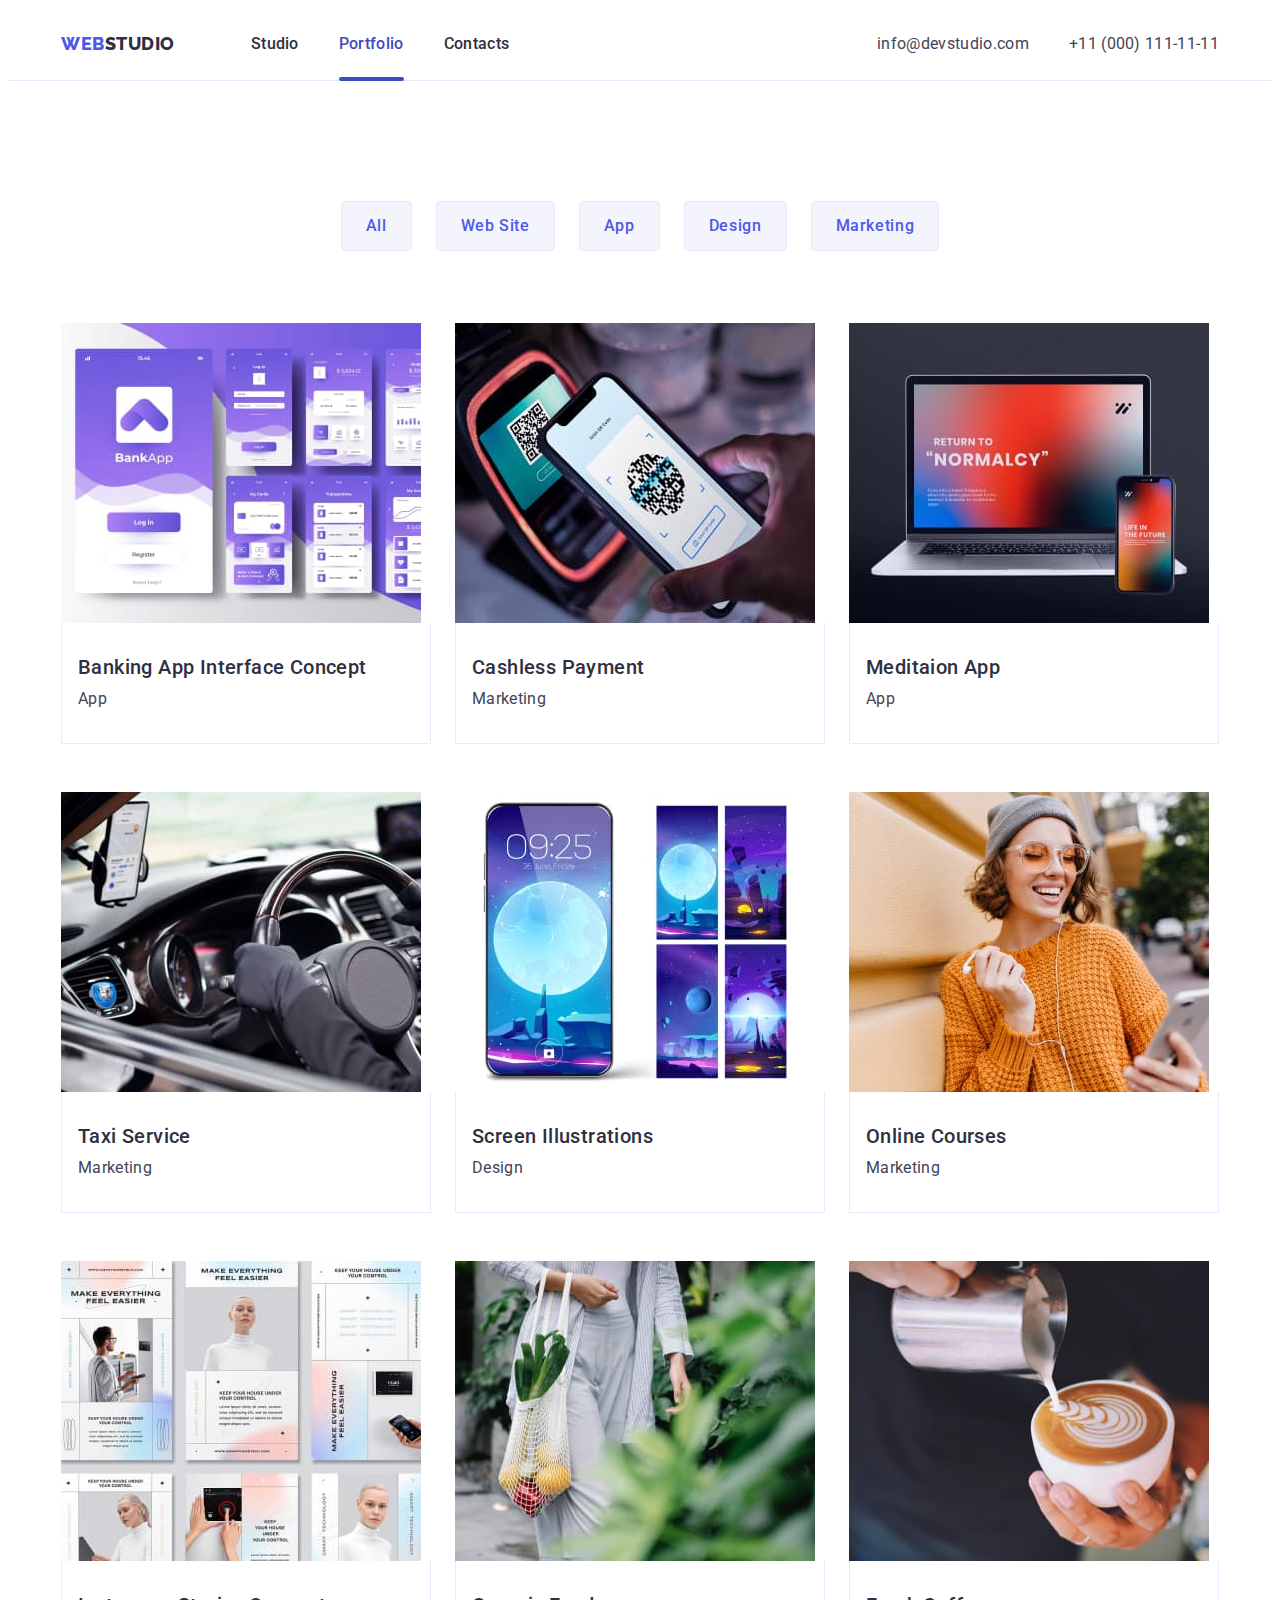
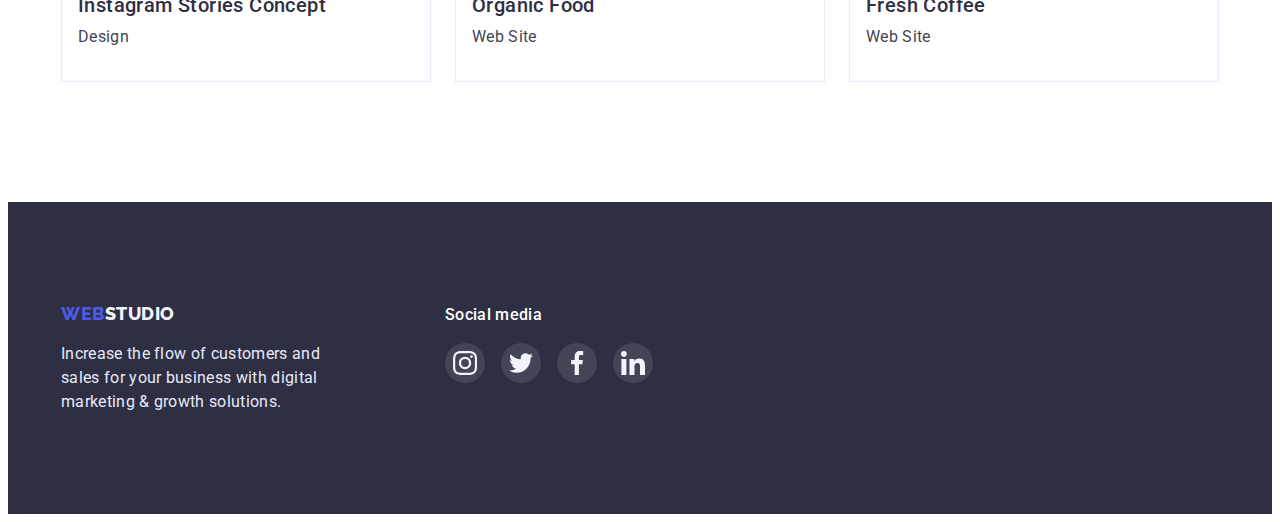
==== portfolio.html @ c37f6c5a "Initial commit" ====
<!DOCTYPE html>
<html lang="en">
<head>
    <meta charset="UTF-8">
    <meta http-equiv="X-UA-Compatible" content="IE=edge">
    <meta name="viewport" content="width=device-width, initial-scale=1.0">
    <title>WebStudio</title>
    <link rel="preconnect" href="https://fonts.googleapis.com">
    <link rel="preconnect" href="https://fonts.gstatic.com" crossorigin>
    <link href="https://fonts.googleapis.com/css2?family=Raleway:wght@800&family=Roboto:wght@400;500;700;900&display=swap" rel="stylesheet">
    <link rel="stylesheet" href="https://cdnjs.cloudflare.com/ajax/libs/modern-normalize/1.1.0/modern-normalize.min.css" integrity="sha512-wpPYUAdjBVSE4KJnH1VR1HeZfpl1ub8YT/NKx4PuQ5NmX2tKuGu6U/JRp5y+Y8XG2tV+wKQpNHVUX03MfMFn9Q==" crossorigin="anonymous" referrerpolicy="no-referrer" />
    <link rel="stylesheet" href="./css/styles.css">
</head>
<body>
    <!-- Шапка сторінки -->
   <header class="header">
     <div class="container main-container">
    <nav> 
        <a href="./index.html" class="logo logo-header">Web<span class="header-accent-logo">Studio</span></a>
        <ul  class="site-nav">
        <li class="item" ><a href="./index.html" class="header-link nav ">Studio</a></li>
        <li class="item"><a href="./portfolio.html" class="header-link nav active">Portfolio</a></li>
        <li class="item"><a href="#" class="header-link nav">Contacts</a></li>
        </ul>
    </nav>
    <address class="address">
    <ul class="contact-nav">
        <li class="item"><a href="mailto:info@devstudio.com" class="contact-link nav">info@devstudio.com</a></li>
        <li class="item"><a href="tel:+110001111111" class="contact-link nav">+11 (000) 111-11-11</a></li>
    </ul>
    </address>
    </div>
   </header>
   <!-- Основний вміст стоірнки -->
   <main>
    <section class="portfolio section">
    <div class="container elements">
    <h1 class="visually-hidden">Services</h1>
    <ul class="section-portfolio">
    <li class="item"><button type="button" class="btn">All</button></li>
    <li class="item"><button type="button" class="btn">Web Site</button></li>
    <li class="item"><button type="button" class="btn">App</button></li>
    <li class="item"><button type="button" class="btn">Design</button></li>
    <li class="item"><button type="button" class="btn">Marketing</button></li>
    </ul>
    <ul class="section-cards">
        <li class="item item-interactive">
            <a href="" class="cards-interactive">
            <div class="section-top-wrap">
            <img src="./images/services-1.jpg" alt="Banking App Interface Concept" width="360" height="300">
            <p class="section-top-text">14 Stylish and User-Friendly App Design Concepts · Task Manager App · Calorie Tracker App · Exotic Fruit Ecommerce App · Cloud Storage App</p>
            </div>
            <div class="section-content">  
            <h2 class="section-subtitle">Banking App Interface Concept</h2>
            <p class="description">App</p>
            </div>
            </a>
        </li>
        <li class="item item-interactive">
            <a href="" class="cards-interactive">
            <div class="section-top-wrap">
            <img src="./images/services-2.jpg" alt="Cashless Payment" width="360" height="300">
             <p class="section-top-text">14 Stylish and User-Friendly App Design Concepts · Task Manager App · Calorie Tracker App · Exotic Fruit Ecommerce App · Cloud Storage App</p>
             </div>
            <div class="section-content">  
            <h2 class="section-subtitle">Cashless Payment</h2>
            <p class="description">Marketing</p>
            </div>
            </a>
        </li>
        <li class="item item-interactive">
            <a href="" class="cards-interactive">
            <div class="section-top-wrap">
            <img src="./images/services-3.jpg" alt="Meditaion Ap" width="360" height="300">
            <p class="section-top-text">14 Stylish and User-Friendly App Design Concepts · Task Manager App · Calorie Tracker App · Exotic Fruit Ecommerce App · Cloud Storage App</p>
            </div>
            <div class="section-content">  
            <h2 class="section-subtitle">Meditaion App</h2>
            <p class="description">App</p>
            </div>
            </a>
        </li>
        <li class="item item-interactive">
            <a href="" class="cards-interactive">
            <div class="section-top-wrap">
            <img src="./images/services-4.jpg" alt="Taxi Service" width="360" height="300">
            <p class="section-top-text">14 Stylish and User-Friendly App Design Concepts · Task Manager App · Calorie Tracker App · Exotic Fruit Ecommerce App · Cloud Storage App</p>
            </div>
            <div class="section-content">  
            <h2 class="section-subtitle">Taxi Service</h2>
            <p class="description">Marketing</p>
            </div>
            </a>
        </li>
        <li class="item item-interactive">
             <a href="" class="cards-interactive">
            <div class="section-top-wrap">
            <img src="./images/services-5.jpg" alt="Screen Illustrations" width="360" height="300">
            <p class="section-top-text">14 Stylish and User-Friendly App Design Concepts · Task Manager App · Calorie Tracker App · Exotic Fruit Ecommerce App · Cloud Storage App</p>
            </div>
            <div class="section-content">  
            <h2 class="section-subtitle">Screen Illustrations</h2>
            <p class="description">Design</p>
            </div>
            </a>
        </li>
        <li class="item item-interactive">
            <a href="" class="cards-interactive">
            <div class="section-top-wrap">
            <img src="./images/services-6.jpg" alt="Online Courses" width="360" height="300">
            <p class="section-top-text">14 Stylish and User-Friendly App Design Concepts · Task Manager App · Calorie Tracker App · Exotic Fruit Ecommerce App · Cloud Storage App</p>
            </div>
            <div class="section-content">  
            <h2 class="section-subtitle">Online Courses</h2>
            <p class="description">Marketing</p>
            </div>
            </a>
        </li>
        <li class="item item-interactive">
             <a href="" class="cards-interactive">
            <div class="section-top-wrap">
            <img src="./images/services-7.jpg" alt="Instagram Stories Concept" width="360" height="300">
            <p class="section-top-text">14 Stylish and User-Friendly App Design Concepts · Task Manager App · Calorie Tracker App · Exotic Fruit Ecommerce App · Cloud Storage App</p>
            </div>
            <div class="section-content">  
            <h2 class="section-subtitle">Instagram Stories Concept</h2>
            <p class="description">Design</p>
            </div>
             </a>
        </li>
        <li class="item item-interactive">
             <a href="" class="cards-interactive">
            <div class="section-top-wrap">
            <img src="./images/services-8.jpg" alt="Organic Food" width="360" height="300">
             <p class="section-top-text">14 Stylish and User-Friendly App Design Concepts · Task Manager App · Calorie Tracker App · Exotic Fruit Ecommerce App · Cloud Storage App</p>
            </div>
            <div class="section-content">  
            <h2 class="section-subtitle">Organic Food</h2>
            <p class="description">Web Site</p>
            </div>
            </a>
        </li>
        <li class="item item-interactive">
             <a href="" class="cards-interactive">
            <div class="section-top-wrap">
            <img src="./images/services-9.jpg" alt="Fresh Coffee" width="360" height="300">
            <p class="section-top-text">14 Stylish and User-Friendly App Design Concepts · Task Manager App · Calorie Tracker App · Exotic Fruit Ecommerce App · Cloud Storage App</p>
            </div>
            <div class="section-content">  
            <h2 class="section-subtitle">Fresh Coffee</h2>
            <p class="description">Web Site</p>
            </div>
            </a>
        </li>
    </ul>
    </div></section>
   
    
    </div>
   </main>
   <!-- Підвал сторінки -->
   <footer class="footer-section">
   <div class="container footer-flex">
       <div class="footer-desc">
    <a href="./index.html" class="logo footer-logo">Web<span class="footer-accent-logo">Studio</span></a>
    <p class="footer-quote">
        Increase the flow of customers and sales for your business with digital
        marketing & growth solutions.
    </p>
  </div>
    <div class="footer-soc-div">
        <h3 class="footer-soc">Social media</h3>
      <ul class="footer-soc-list item">

        <li class="footer-soc-item ">
        <a href="" class="footer-icons">
            <svg width="24" height="24">
                <use href="./images/icons.svg#icon-instagram"></use>
            </svg>
        </a>
        </li>

         <li class="footer-soc-item ">
        <a href="" class="footer-icons">
            <svg width="24" height="24">
                <use href="./images/icons.svg#icon-twitter"></use>
            </svg>
        </a>
        </li>

         <li class="footer-soc-item ">
        <a href=""class="footer-icons">
            <svg width="24" height="24">
                <use href="./images/icons.svg#icon-facebook"></use>
            </svg>
        </a>
        </li>

         <li class="footer-soc-item ">
        <a href="" class="footer-icons">
            <svg width="24" height="24">
                <use href="./images/icons.svg#icon-linkedin"></use>
            </svg>
        </a>
        </li>


      </ul>
    </div>
    
    </div>
   </footer>
</body>
</html>
---- css/styles.css ----
:root {
  --main-text-color: #2e2f42;
  --secondary-text-color: #434455;
  --light-color: #ffffff;
  --footer-color: #e7e9fc;
  --accent-color: #4d5ae5;
  --hero-background-color: #2e2f42;
  --section-color: #f4f4fd;
  --card-set-gap: 24px;
  --active-color:#404BBF;
  --gradient:linear-gradient(rgba(46, 47, 66, 0.7),rgba(46, 47, 66, 0.7));
}

body {
  font-family: "Roboto", sans-serif;
  background-color: var(--light-color);
  font-size: 16px;
  color: var(--main-text-color);
}

ul{
  margin: 0;
  padding-left: 0;
}

.item {
  list-style: none;
}

.advantages-icon{
 
  display: flex;
  justify-content: center;
  align-items: center;
  width: 264px;
  height: 112px;
  background: #F4F4FD;
  margin-bottom: 8px;
  border-radius: 4px;
}

h1,h2,h3,h4,h5,h6,p{
  margin: 0;
}

img{
  display: block;
}

.visually-hidden {
  position: absolute;
  white-space: nowrap;
  width: 1px;
  height: 1px;
  overflow: hidden;
  border: 0;
  padding: 0;
  clip: rect(0 0 0 0);
  clip-path: inset(50%);
  margin: -1px;
}

.container{
  width: 1158px;
  padding-left: 15px;
  padding-right: 15px;
  margin-left: auto;
  margin-right: auto;
}


.main-container{
  display: flex;
  align-items: center;
}

.header{
   border-bottom: 1px solid #E7E9FC;
}


nav{
  display: flex;
  text-align: center;
 

   
}

.logo {
  display: inline-block;

  font-family: "Raleway", sans-serif;
  color: var(--accent-color);
  font-weight: 800;
  font-size: 18px;
  line-height: 1.33;
  letter-spacing: 0.03em;
  text-transform: uppercase;
  text-decoration: none;
 
  
}

.logo-header{
   padding-top: 24px;
  padding-bottom: 24px;
}

.site-nav{
  display: flex;
  margin-left: 40px;
}

.site-nav .item:not(:last-child){
  margin-right: 40px;
}

.site-nav{
  margin-left: 76px;
}


.site-nav .header-link{
  display: block;
  padding-top: 24px;
  padding-bottom: 24px;
  font-weight: 500;
  line-height: 1.5;
  letter-spacing: 0.02em;
  color: var(--main-text-color);
  text-decoration: none;  
  position: relative;
   transition-property: color;
 transition-duration: 250ms;
  transition-timing-function: cubic-bezier(0.4, 0, 0.2, 1);

}

.header-link.active {
color: #404BBF;
}


.active::after{
  content:"";
  display: block;
  position: absolute;
  left: 0;
  bottom:-1px;
  width: 100%;
  background: #404BBF;
  border-radius: 2px;
  height: 4px;
}



.contact-nav{
  display: flex;
}

.contact-link{
  padding-top: 24px;
  padding-bottom: 24px;  
}

.contact-nav .item:not(:last-child)   {
  margin-right: 40px;
}

.address{
  font-style: normal;
  margin-left: auto;
}

.header-accent-logo {
  color: var(--main-text-color);
}

.nav:hover,
.nav:focus {
  color: #4d5ae5;
  

}

.section{
  padding-top: 120px;
  padding-bottom: 120px;
}

.section-no-padding{
  padding-top: 0px;
  
}

.contact-link {
  line-height: 1.5;
  letter-spacing: 0.02em;
  color: var(--secondary-text-color);
  text-decoration: none;
  display: inline-block;
  transition-property: color;
  transition-duration: 250ms;
  transition-timing-function: cubic-bezier(0.4, 0, 0.2, 1);

}


.hero-section  {
  background-color: var(--hero-background-color);
  background-image: var(--gradient),url(../images/hero-bg.jpg);
  background-repeat: no-repeat;
  background-position: center;
  background-size: cover;
  text-align: center;
  padding-top: 188px;
  padding-bottom: 188px;
  max-width: 1440px;
  margin: 0 auto;
}


.hero-title {
  font-weight: 700;
  font-size: 56px;
  max-width: 496px;
  color: var(--light-color);
  line-height: 1.07;
  margin: 0 auto;
  letter-spacing: 0.02em;
  margin-bottom: 48px;
 
}

.hero-button {
  font-family: "Roboto", sans-serif;
  font-weight: 500;
  font-size: 16px;
  line-height: 1.5;
  letter-spacing: 0.04em;
  color: var(--light-color);
  background-color: var(--accent-color);
  border: none;
  border-radius: 4px;
  cursor: pointer;
  padding: 16px 32px;
  box-shadow: 0px 4px 4px rgba(0, 0, 0, 0.15);
  transition-property:background-color;
  transition-duration: 250ms;
  transition-timing-function: cubic-bezier(0.4, 0, 0.2, 1);
 
  
}
.hero-button:hover {
  background-color:var(--active-color);

}
.hero-button:focus {
  background-color: var(--active-color);
}
.hero-button:active {
  background-color: var(--active-color);
}



.section-title {
  font-size: 36px;
  line-height: 1.11;
  text-align: center;
  letter-spacing: 0.02em;
  text-transform: capitalize;
  margin-bottom: 72px;

}

.section-content{
 padding-left: 16px;
 padding-top: 32px;
 padding-bottom: 32px;
 border-bottom: 1px solid #E7E9FC;
 border-left: 1px solid #E7E9FC;
 border-right: 1px solid #E7E9FC;
 

}

.center{
 padding-top: 32px;
 padding-bottom: 32px;
 text-align: center;
}


.section-wrap{
  display: flex;
  gap: 24px;
}
.section-wrap > .item{
  width: calc((100%-72px)/4);
}

.sections-items{
  display: flex;
  gap: 24px;
}
.section-items{
  width: calc((100%-48px)/3);
}

.description {
  line-height: 1.5;
  letter-spacing: 0.02em;
  color: var(--secondary-text-color);
 
}


.section-team {
  background-color: var(--section-color);
  
}

.cards {
  background-color: var(--light-color);
  box-shadow: 0px 1px 6px rgba(46, 47, 66, 0.08), 0px 1px 1px rgba(46, 47, 66, 0.16), 0px 2px 1px rgba(46, 47, 66, 0.08);
  border-radius: 0px 0px 4px 4px;

}

.section-subtitle {
  font-weight: 500;
  font-size: 20px;
  line-height: 1.2;
  letter-spacing: 0.02em;
  margin-bottom: 8px;
 
}

.section-desc{
  margin-bottom: 8px;
}

/* Footer */
.footer-section {
  background-color: var(--hero-background-color);
  padding-top: 100px;
  padding-bottom: 100px;
}

.footer-quote {
  color: var(--footer-color);
  line-height: 1.5;
  letter-spacing: 0.02em;
  width: 264px;
}

.footer-accent-logo {
  color: var(--section-color);
}

.footer-logo{
  margin-bottom: 16px;
}

.footer-soc{
font-weight: 500;
font-size: 16px;
line-height: 1.5;
letter-spacing: 0.02em;
color: #FFFFFF;
margin-bottom: 16px;

}

.footer-soc-list{
  display: flex;
  gap: 16px;
}

.footer-soc-item{
  width: 40px;
  height: 40px;

}

.footer-icons{
  width: 100%;
  height: 100%;
  display: flex;
  justify-content: center;
  align-items: center;
  background: rgba(255, 255, 255, 0.1);
  border-radius: 50%;
  transition-property:background-color;
  transition-duration: 250ms;
  transition-timing-function: cubic-bezier(0.4, 0, 0.2, 1);

}

.footer-icons:is(:hover , :focus){
  background-color: #31D0AA;
   
}
.footer-flex{
  display: flex;
  align-items: baseline;

 
}

.footer-desc{
  margin-right: 120px;
}



/* --Portfolio-- */
.btn {
  font-family: "Roboto" , sans-serif;
  font-style: normal;
  font-weight: 500;
  font-size: 16px;
  line-height: 1.5;
  letter-spacing: 0.04em;
  color: var(--accent-color);
  background-color: var(--section-color);
  border: none;
  cursor: pointer;
  border: 1px solid #E7E9FC;
  border-radius: 4px;
  padding: 12px 24px;
  /* transition-property: background-color;
  transition-duration: 250ms;
  transition-timing-function: cubic-bezier(0.4, 0, 0.2, 1); */

transition:background-color 250ms cubic-bezier(0.4, 0, 0.2, 1),
color 250ms cubic-bezier(0.4, 0, 0.2, 1), box-shadow 250ms cubic-bezier(0.4, 0, 0.2, 1),border 250ms cubic-bezier(0.4, 0, 0.2, 1);
}

.btn:is(:hover , :focus){
background-color:var(--active-color);
color: var(--light-color);
box-shadow: 0px 3px 1px rgba(0, 0, 0, 0.1), 0px 2px 1px rgba(0, 0, 0, 0.08), 0px 2px 2px rgba(0, 0, 0, 0.12);
border: 1px solid var(--active-color);

}

.section-portfolio{
  display: flex;
  justify-content: center;
  gap: var(--card-set-gap);
  margin-bottom: 72px;
}


.section-cards{
  display: flex;
  flex-wrap: wrap;

  margin-left: -24px;
  margin-top: -24px;
  margin-bottom: -24px;
}

.section-cards > .item{
/* flex-basis: calc(100%/3-24px); */
flex-basis: calc((100% - 72px) / 3);

margin-left: var(--card-set-gap);
margin-top: var(--card-set-gap);
margin-bottom: 24px;

}

.section-top-text{
position: absolute;
top: 0;
font-weight: 400;
font-size: 16px;
line-height: 1.5;
letter-spacing: 0.02em;
color: #F4F4FD;
background-color: #4D5AE5;
padding: 40px 32px 164px 32px;
height: 100%;
transform: translateY(100%);
transition: transform 250ms cubic-bezier(0.4, 0, 0.2, 1);

}

.section-top-wrap{
 position: relative;
 overflow: hidden;
}
.cards-interactive:is(:hover,:focus) .section-top-text {
 transform: translateY(0%);
}

.cards-interactive{
  text-decoration: none;
  color: #2E2F42;
  display: block;
      transition-property:box-shadow;
    transition-duration: 250ms;
    transition-timing-function: cubic-bezier(0.4, 0, 0.2, 1);
 
}

.cards-interactive:is(:hover,:focus){
  box-shadow: 0px 1px 6px rgba(46, 47, 66, 0.08);
}



/*CLIENTS*/
.section-clients{
  padding-top: 130px;
  padding-bottom: 120px;
  
}

.clients-list{
display: flex;
gap: 24px;
}


.clients-item{
width: calc((100%-120px)/6);
height: 88px;
}

.clients-logo{
fill:var(--color1, #8e8f99);
transition-property:fill;
transition-duration: 250ms;
transition-timing-function: cubic-bezier(0.4, 0, 0.2, 1);

}

.clients-link{
width: 100%;
height: 100%;
border: 1px solid #8E8F99;
display: flex;
justify-content: center;
align-items: center;
border-radius: 4px;
transition-property:border;
transition-duration: 250ms;
transition-timing-function: cubic-bezier(0.4, 0, 0.2, 1);

}

.clients-link:is(:hover , :focus){
  border: 1px solid var(--active-color);
}
.clients-link:is(:hover , :focus) .clients-logo{
 fill:var(--active-color);
}



/*ICONS*/
.section-soc-list {
  display: flex;
  justify-content: center;
  gap: 24px;
}

.section-soc-item {
  width: 40px;
  height: 40px;
}

.section-soc-link{
  width: 100%;
  height: 100%;
  background-color: var(--accent-color);
  display: flex;
  border-radius: 50%;
  justify-content: center;
  align-items: center;
  transition-property:background-color;
  transition-duration: 250ms;
  transition-timing-function: cubic-bezier(0.4, 0, 0.2, 1);
}

.section-soc-link:is(:hover, :focus){
  background-color:var(--active-color);
}


/* MODAL */
.backdrop{
  position: fixed;
  top: 0;
  width: 100%;
  height: 100%;
  background-color: rgba(46, 47, 66, 0.4);
  transition: opacity 250ms cubic-bezier(0.4, 0, 0.2, 1),visibility 250ms cubic-bezier(0.4, 0, 0.2, 1) ;
}
.modal {
width: 408px;
min-height: 576px;
background-color: #FCFCFC;
box-shadow: 0px 1px 1px rgba(0, 0, 0, 0.14), 0px 1px 3px rgba(0, 0, 0, 0.12), 0px 2px 1px rgba(0, 0, 0, 0.2);
border-radius: 4px;
position: absolute;
top:50%;
left: 50%;
transform: translate(-50%, -50%) scaleY(1);
padding: 24px 24px;
transition: transform 200ms linear ;
}

.backdrop.is-hidden .modal{
 transform: translate(-50%, -50%) scaleY(0);
}

.modal-close {
  width: 24px;
  height: 24px;
  background: #E7E9FC;
  border: 1px solid rgba(0, 0, 0, 0.1);
  cursor: pointer;
  border-radius: 50%;
  position: absolute;
  top: 24px;
  right: 24px;
  display: flex;
  justify-content: center;
  align-items: center;
  transition:background-color 250ms cubic-bezier(0.4, 0, 0.2, 1),fill 250ms cubic-bezier(0.4, 0, 0.2, 1);

}
.is-hidden{
opacity: 0;
visibility: hidden;
pointer-events: none;
}

.modal-close:is(:hover,:focus){
  background-color: #404BBF;
}

.modal-close:hover .close-modal-icon,
.modal-close:focus .close-modal-icon
{
  fill:  #FFFFFF;
}
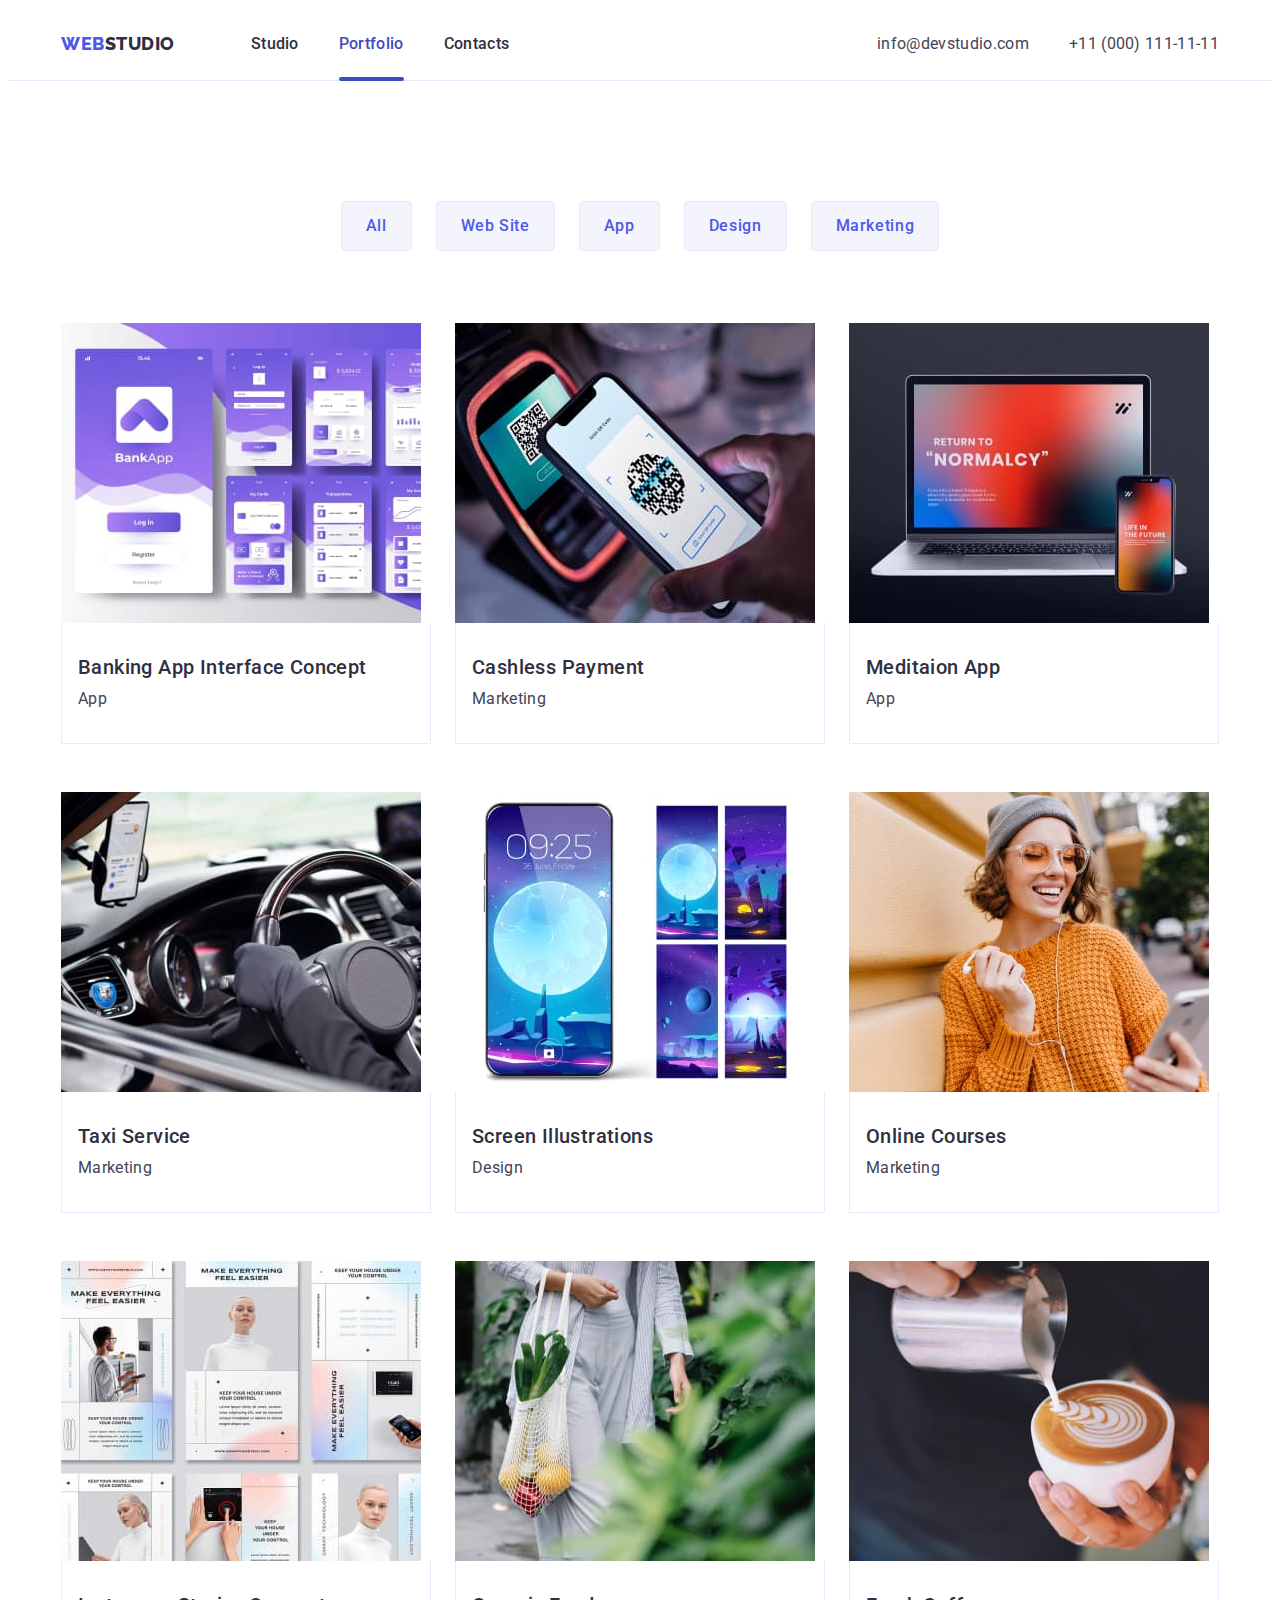
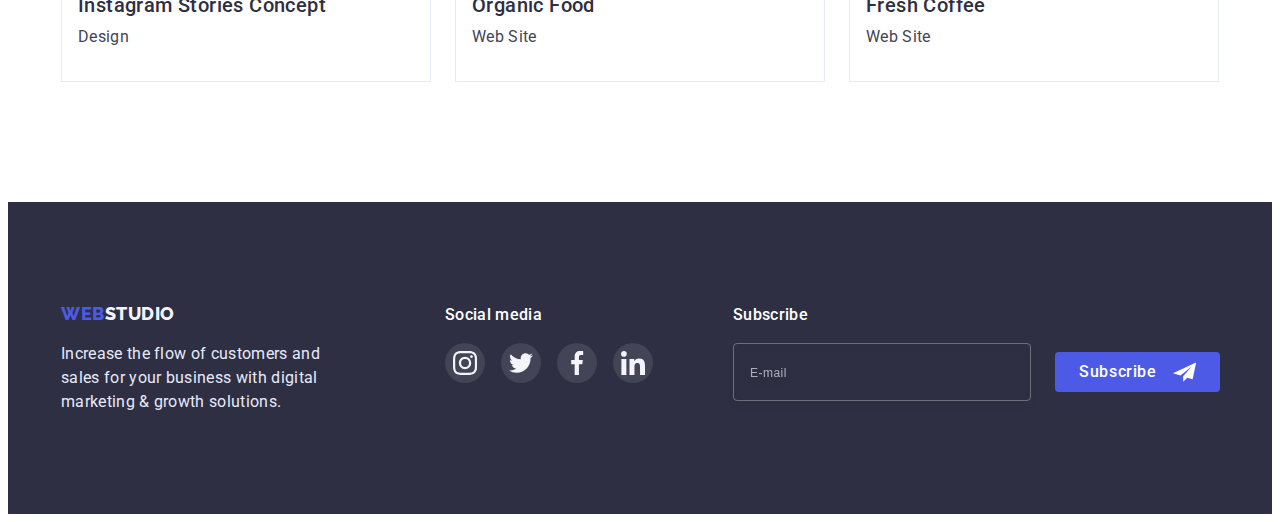
==== commit 5d11feea: "Update portfolio.html" ====
--- a/portfolio.html
+++ b/portfolio.html
@@ -8,7 +8,7 @@
     <link rel="preconnect" href="https://fonts.googleapis.com">
     <link rel="preconnect" href="https://fonts.gstatic.com" crossorigin>
     <link href="https://fonts.googleapis.com/css2?family=Raleway:wght@800&family=Roboto:wght@400;500;700;900&display=swap" rel="stylesheet">
-    <link rel="stylesheet" href="https://cdnjs.cloudflare.com/ajax/libs/modern-normalize/1.1.0/modern-normalize.min.css" integrity="sha512-wpPYUAdjBVSE4KJnH1VR1HeZfpl1ub8YT/NKx4PuQ5NmX2tKuGu6U/JRp5y+Y8XG2tV+wKQpNHVUX03MfMFn9Q==" crossorigin="anonymous" referrerpolicy="no-referrer" />
+    <link rel="stylesheet" href="https://cdnjs.cloudflare.com/ajax/libs/modern-normalize/1.1.0/modern-normalize.min.css" integrity="sha512-wpPYUAdjBVSE4KJnH1VR1HeZfpl1ub8YT/NKx4PuQ5NmX2tKuGu6U/JRp5y+Y8XG2tV+wKQpNHVUX03MfMFn9Q==" crossorigin="anonymous" referrerpolicy="no-referrer"/>
     <link rel="stylesheet" href="./css/styles.css">
 </head>
 <body>
@@ -153,10 +153,9 @@
             </a>
         </li>
     </ul>
-    </div></section>
-   
-    
-    </div>
+    </div>
+    </section>
+    <!-- </div> -->
    </main>
    <!-- Підвал сторінки -->
    <footer class="footer-section">
@@ -181,7 +180,7 @@
         </li>
 
          <li class="footer-soc-item ">
-        <a href="" class="footer-icons">
+        <a href="#" class="footer-icons">
             <svg width="24" height="24">
                 <use href="./images/icons.svg#icon-twitter"></use>
             </svg>
@@ -189,7 +188,7 @@
         </li>
 
          <li class="footer-soc-item ">
-        <a href=""class="footer-icons">
+        <a href="#" class="footer-icons">
             <svg width="24" height="24">
                 <use href="./images/icons.svg#icon-facebook"></use>
             </svg>
@@ -197,17 +196,29 @@
         </li>
 
          <li class="footer-soc-item ">
-        <a href="" class="footer-icons">
+        <a href="#" class="footer-icons">
             <svg width="24" height="24">
                 <use href="./images/icons.svg#icon-linkedin"></use>
             </svg>
         </a>
         </li>
-
-
-      </ul>
-    </div>
-    
+    </ul>
+    </div>
+    <div class="footer-input-wrap">
+    <h3 class="footer-soc">Subscribe</h3>
+    <div class="footer-flex">
+    <input 
+    type="email"
+    name="user-email"
+    placeholder="E-mail"
+    class="footer-email-input">
+    <button type="submit" class="footer-btn">Subscribe 
+    <svg class="icon-btn-soc" width="24" height="24">
+        <use href="./images/icon.svg#icon-soc"></use>
+    </svg>
+    </button>
+    </div>
+    </div>
     </div>
    </footer>
 </body>
--- a/css/styles.css
+++ b/css/styles.css
@@ -615,6 +615,7 @@
 transform: translate(-50%, -50%) scaleY(1);
 padding: 24px 24px;
 transition: transform 200ms linear ;
+ padding-top: 72px;
 }
 
 .backdrop.is-hidden .modal{
@@ -653,4 +654,243 @@
   fill:  #FFFFFF;
 }
 
-
+.modal-header{
+margin-bottom: 14px;
+max-width: 360px;
+font-weight: 500;
+font-size: 16px;
+line-height: 1.5;
+text-align: center;
+letter-spacing: 0.02em;
+color: #2E2F42;
+}
+
+/* Modal form */
+.modal-form{
+  display: flex;
+  flex-direction: column;
+ 
+}
+
+.modal-form-input{
+  width: 100%;
+  height: 40px;
+  border: 1px solid rgba(33, 33, 33, 0.2);
+  border-radius: 4px;
+  padding-left: 38px;
+  transition: border-color 250ms cubic-bezier(0.4, 0, 0.2, 1);
+}
+
+.modal-form-input:focus{
+border-color:#4D5AE5;
+outline: none;
+}
+.modal-form-input:focus + .modal-form-input-icon{
+  fill: #4D5AE5;
+}
+
+.modal-form-desc{
+display:block;
+font-size: 12px;
+line-height: 1.33;
+letter-spacing: 0.04em;
+color: #8E8F99;
+margin-bottom:4px;
+}
+
+.modal-form-field{
+  margin-bottom: 8px;
+}
+
+.modal-form-submit{
+background-color: #4D5AE5;
+box-shadow: 0px 4px 4px rgba(0, 0, 0, 0.15);
+border-radius: 4px;
+width: 169px;
+height: 56px;
+display: flex;
+align-items: center;
+text-align: center;
+letter-spacing: 0.04em;
+color: #FFFFFF;
+padding: 16px 32px;
+margin: 0 auto;
+justify-content: center;
+border: none;
+cursor: pointer;
+transition:background-color 250ms cubic-bezier(0.4, 0, 0.2, 1) ;
+
+}
+
+.modal-form-submit:is(:hover,:focus){
+background-color: #404BBF;
+}
+
+.modal-form-input-wrapper{
+  position: relative;
+  display: block;
+  margin-bottom: 8px;
+}
+
+.modal-form-input-icon{
+  /* display: block; */
+  position: absolute;
+  top: 50%;
+  left: 16px;
+  transform: translateY(-50%);
+  transition: fill 250ms cubic-bezier(0.4, 0, 0.2, 1);
+}
+
+.modal-form-message{
+  resize: none;
+  width: 100%;
+  height: 120px;
+  padding: 8px 16px;
+  border: 1px solid rgba(33, 33, 33, 0.2);
+  border-radius: 4px;
+  transition: border-color 250ms cubic-bezier(0.4, 0, 0.2, 1);
+}
+
+.modal-form-message:focus{
+  border-color:#4D5AE5;
+  outline: none;
+}
+
+.modal-form-message::placeholder{
+  color: rgba(117, 117, 117, 0.5);
+  font-size: 12px;
+  line-height: 1.33;
+  letter-spacing: 0.04em;
+}
+
+.modal-form-check-desc::before{
+  content: '';
+  border: 1.25px solid #2E2F42;
+  border-radius: 2px;
+  width: 16px;
+  height: 16px;
+  display: block;
+  cursor: pointer;
+  transition: background-color 250ms  cubic-bezier(0.4, 0, 0.2, 1) ;
+  margin-right: 8px;
+}
+
+.modal-form-check:checked + .modal-form-check-desc::before{
+  background-color: #404BBF;
+  border: 1.25px solid #404BBF;
+  border-radius: 2px;
+  background-image: url(../images/vector.svg);
+  background-repeat: no-repeat;
+  background-position: center;
+}
+
+.modal-form-check:focus + .modal-form-check-desc::before{
+  outline:1.25px solid #404BBF;
+}
+
+.modal-form-check-desc{
+font-size: 12px;
+line-height: 1.33;
+letter-spacing: 0.04em;
+color: #757575;
+display: flex;
+align-items: center;
+/* gap: 8px; */
+margin-bottom: 24px;
+margin-top: 16px;
+}
+
+.accent-modal-link{
+  color: #4D5AE5;
+}
+
+
+/* Footer */
+.footer-email-input{
+  border: 1px solid rgba(255, 255, 255, 0.3);
+filter: drop-shadow(0px 4px 4px rgba(0, 0, 0, 0.15));
+border-radius: 4px;
+background-color: transparent;
+padding: 8px 16px;
+width: 264px;
+height: 40px;
+outline: none;
+color: white;
+transition: border-color 250ms cubic-bezier(0.4, 0, 0.2, 1);
+}
+
+.footer-email-input::placeholder{
+font-size: 12px;
+line-height:2;
+margin-left: 16px;
+letter-spacing: 0.04em;
+color: rgba(255, 255, 255, 0.6);
+}
+
+.footer-email-input:focus{
+  border-color: white;
+}
+
+.footer-input-wrap{
+  margin-left: 80px;
+}
+
+.footer-btn{
+    font-family: 'Roboto';
+    font-style: normal;
+    font-weight: 500;
+    font-size: 16px;
+    line-height: 1.5;
+    letter-spacing: 0.04em;
+    cursor: pointer;
+    color: #FFFFFF;
+    background-color: #4D5AE5;
+    border: none;
+    border-radius: 4px;
+    padding: 8px 24px;
+    width: 165px;
+    margin-left: 24px;
+    height: 40px;
+    display:flex;
+    outline: none;
+    transition:background-color 250ms cubic-bezier(0.4, 0, 0.2, 1)  ;
+  
+ 
+
+   
+    
+
+}
+
+/* .icon-wrap{
+ position: relative;
+ display: flex;
+}
+
+.footer-btn:is(:hover,:focus){
+  background-color:#404BBF;
+}
+
+.footer-flex{
+  display: flex;
+}
+
+.icon-wrap{
+position: relative;
+}
+
+.icon-btn-soc{
+  position: absolute;
+  top: 8px;
+  right: 24px;
+
+
+
+} */
+
+
+.icon-btn-soc{
+  margin-left: 16px;
+ 
+}
+
